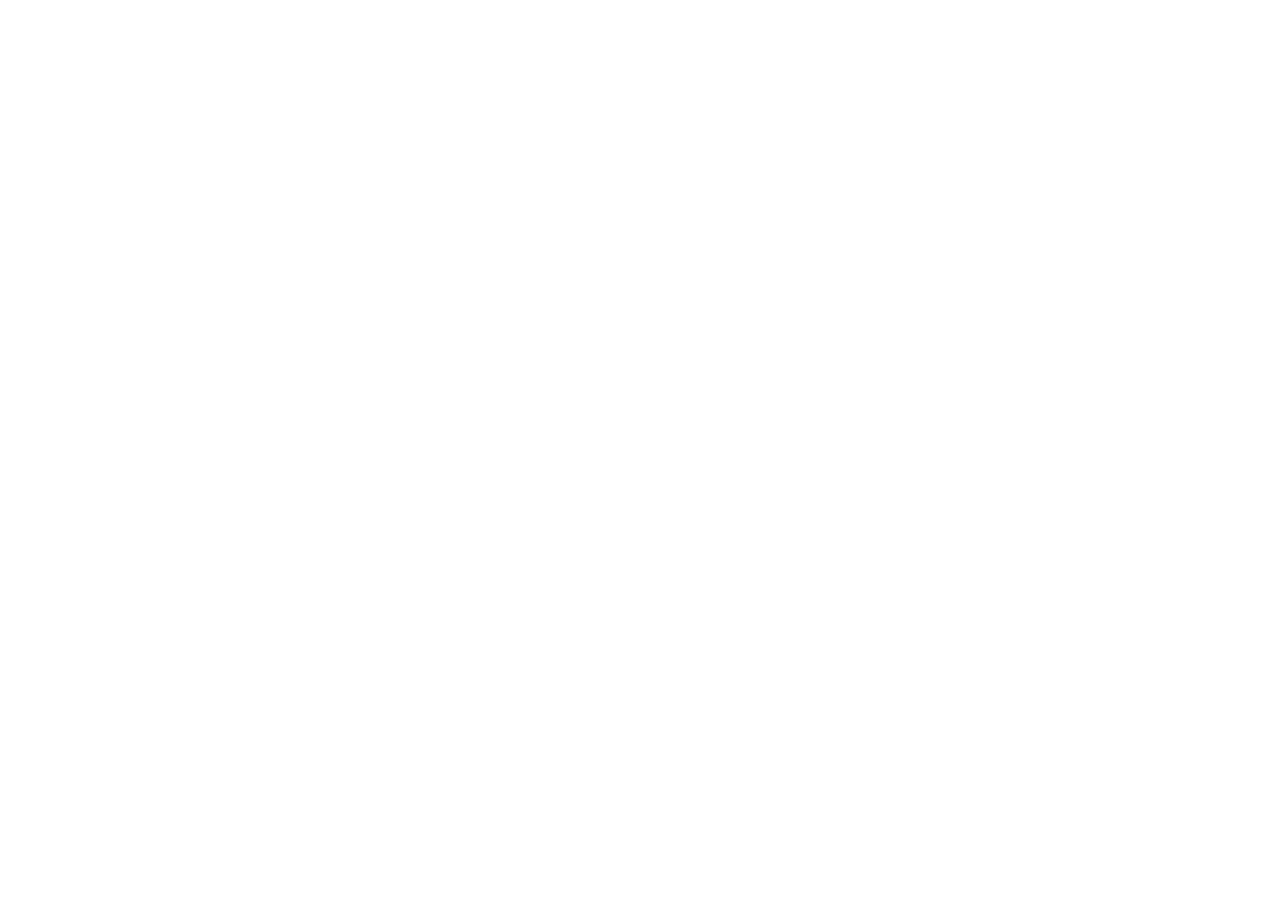
==== portfolio/index.html @ 3e5ddbe5 "init: create index.html file" ====
<!DOCTYPE html>
<html lang="en">
<head>
    <meta charset="UTF-8">
    <meta http-equiv="X-UA-Compatible" content="IE=edge">
    <meta name="viewport" content="width=device-width, initial-scale=1.0">
    <link rel="stylesheet" href="style.css">
    <link rel="shortcut icon" href="https://cdn-icons.flaticon.com/png/128/3570/premium/3570874.png?token=exp=1641406307~hmac=769b795860621d681c96ed33860314e6" type="image/x-icon">
    <link rel="preconnect" href="https://fonts.googleapis.com">
<link rel="preconnect" href="https://fonts.gstatic.com" crossorigin>
<link href="https://fonts.googleapis.com/css2?family=Merriweather:wght@700&display=swap" rel="stylesheet">
<link rel="preconnect" href="https://fonts.googleapis.com">
<link rel="preconnect" href="https://fonts.gstatic.com" crossorigin>
<link href="https://fonts.googleapis.com/css2?family=Inter&family=Merriweather:wght@700&display=swap" rel="stylesheet">
<link rel="preconnect" href="https://fonts.googleapis.com">
<link rel="preconnect" href="https://fonts.gstatic.com" crossorigin>
<link href="https://fonts.googleapis.com/css2?family=Inter:wght@400;700&family=Merriweather:wght@700&display=swap" rel="stylesheet">  
<title>Portfolio</title>
</head>
<body>
    <header>
        <div class="container"></div>
    </header>
    <main>
        <div class="container"></div>
    </main>
    <footer>
        <div class="container"></div>
    </footer>
    <script src="index.js"></script>
</body>
</html>
---- portfolio/style.css ----
body {
    font-family: 'Merriweather', serif;
    font-family: 'Inter', sans-serif;
}
.container {
    max-width: 1440px;
    margin: 0 auto;
    padding: 0 20px;
  }
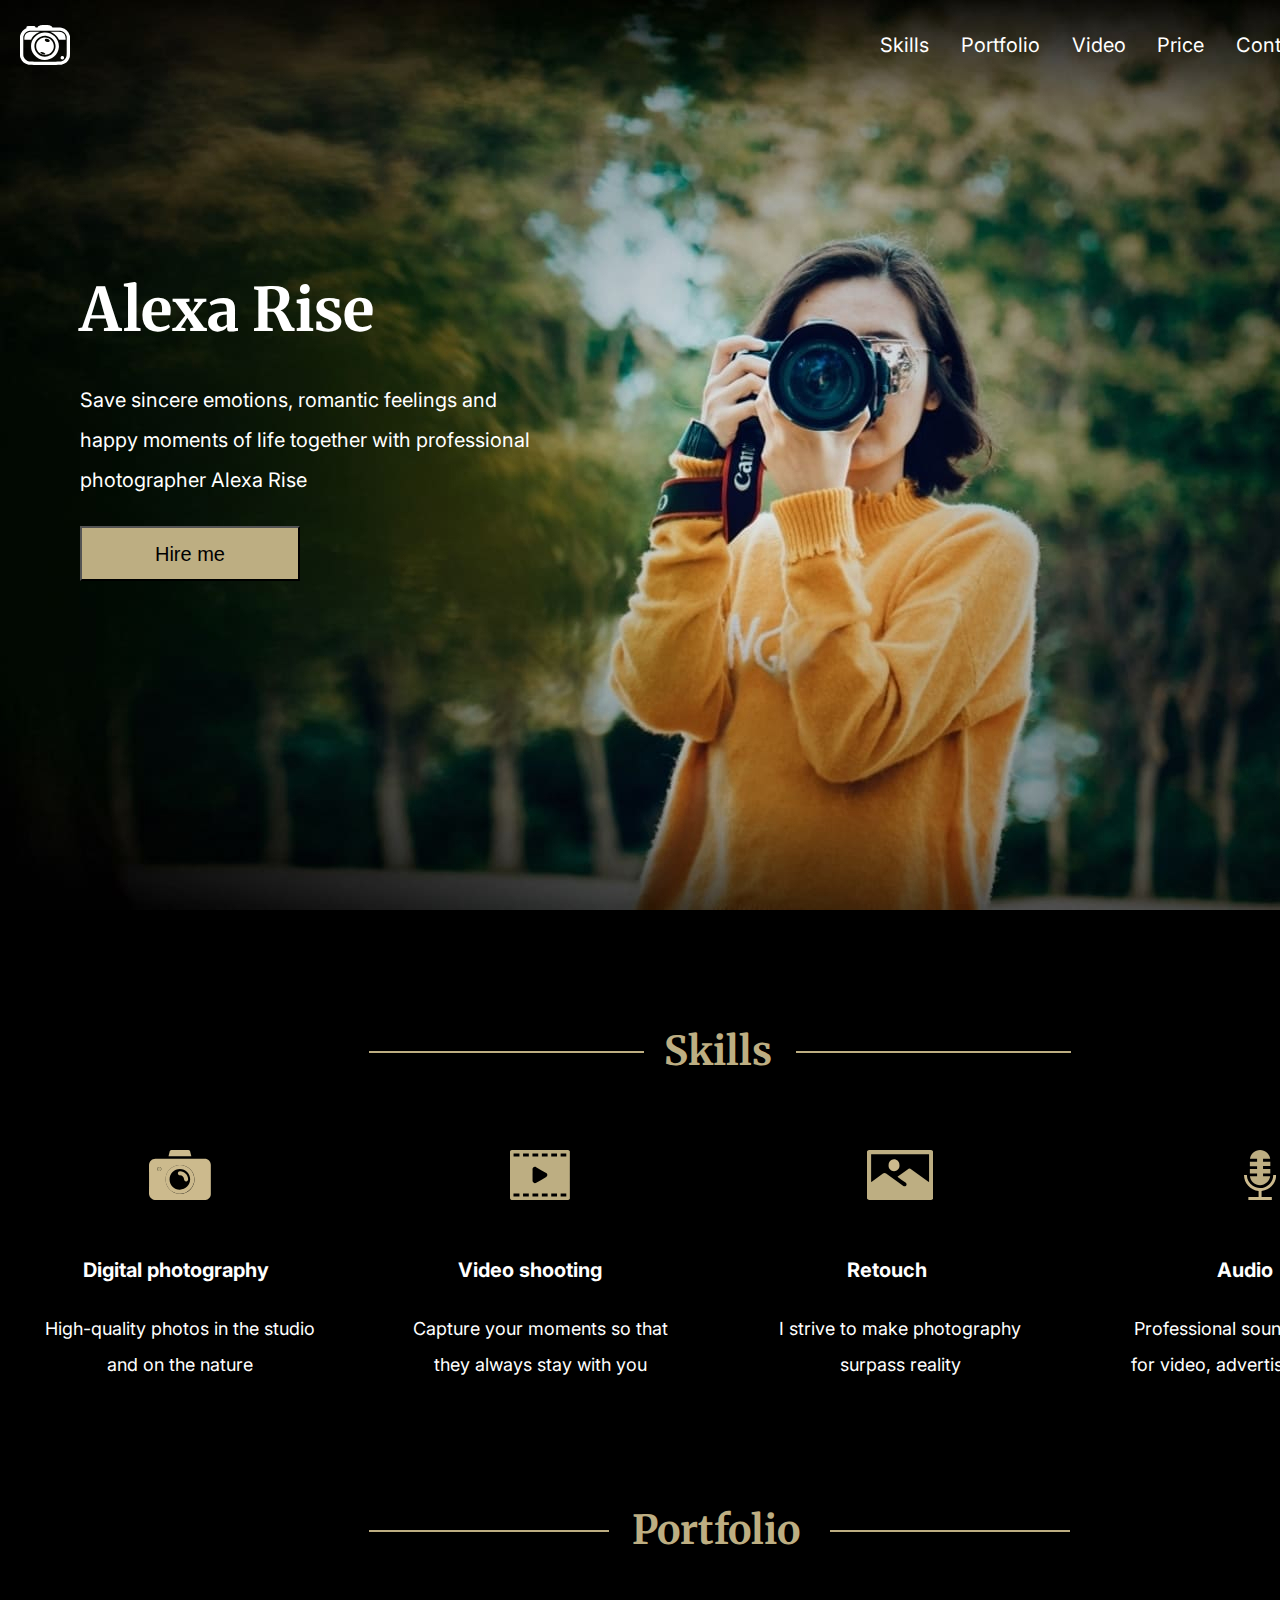
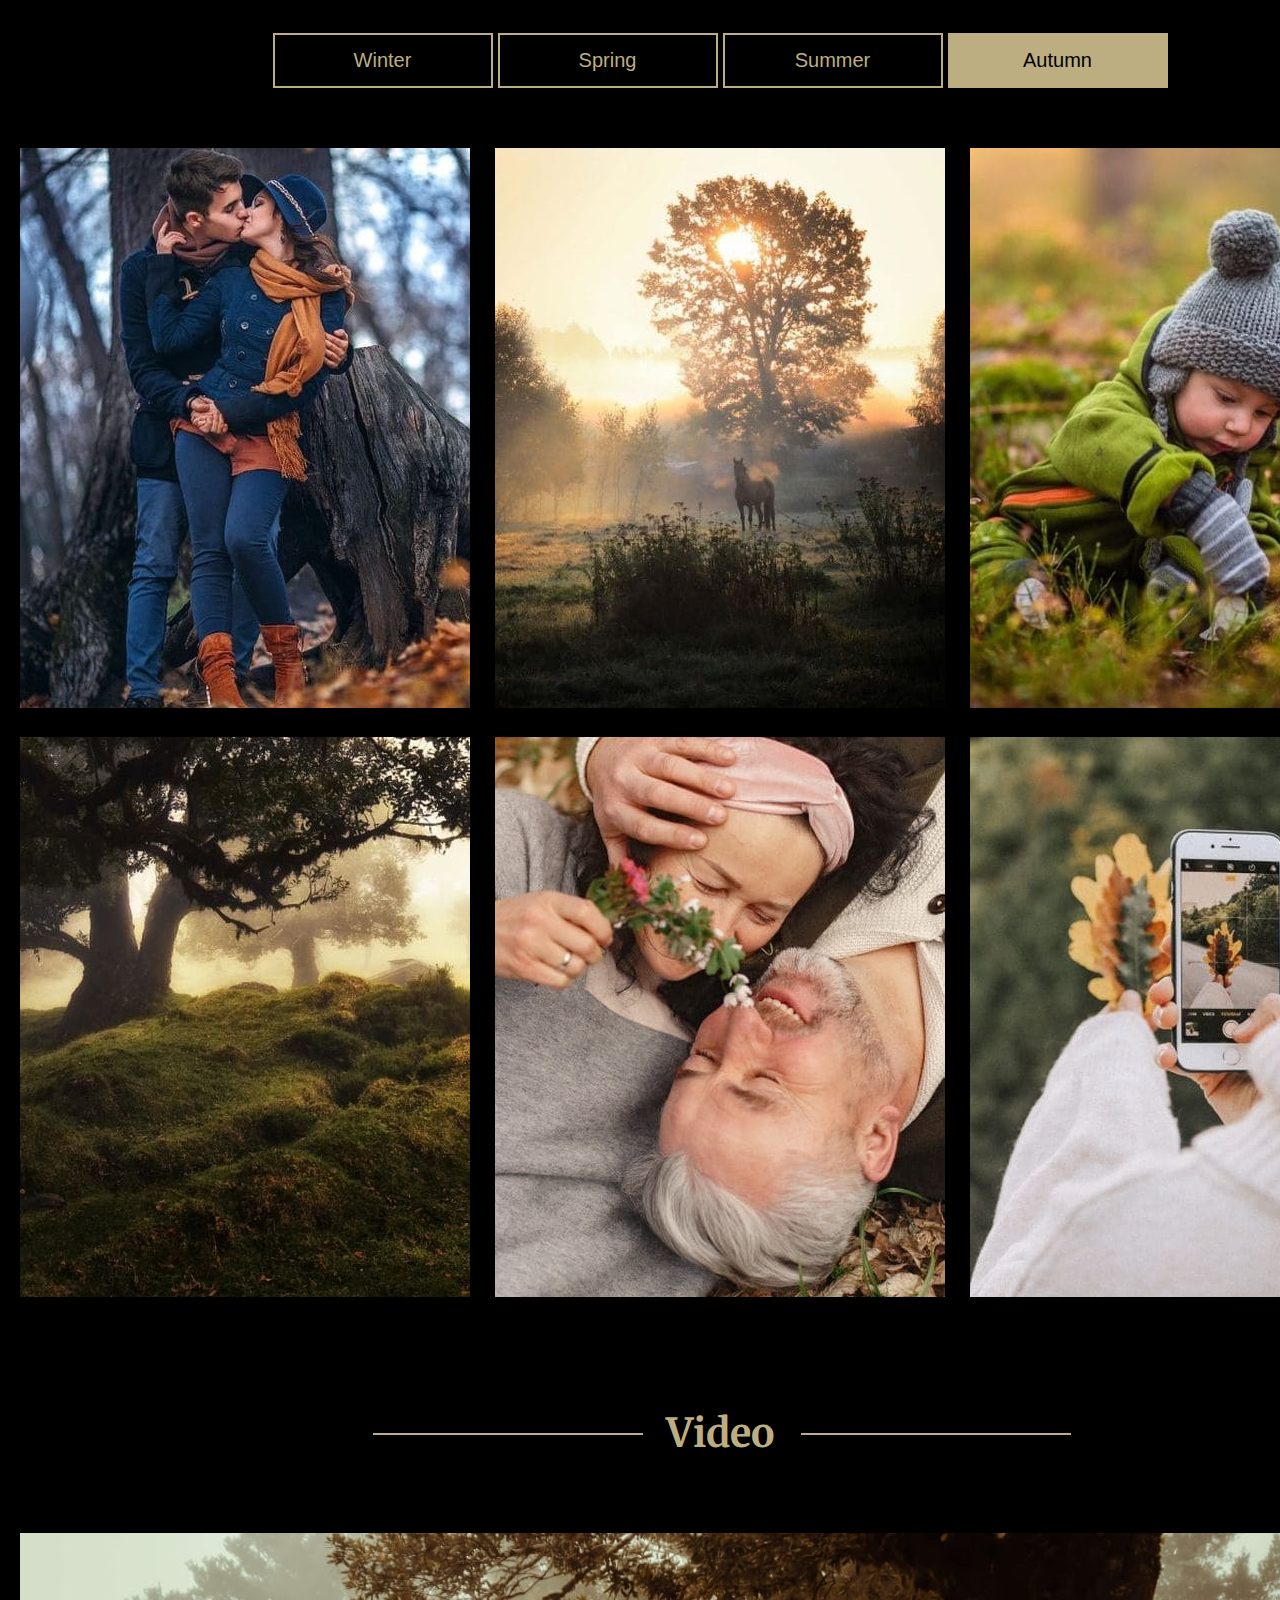
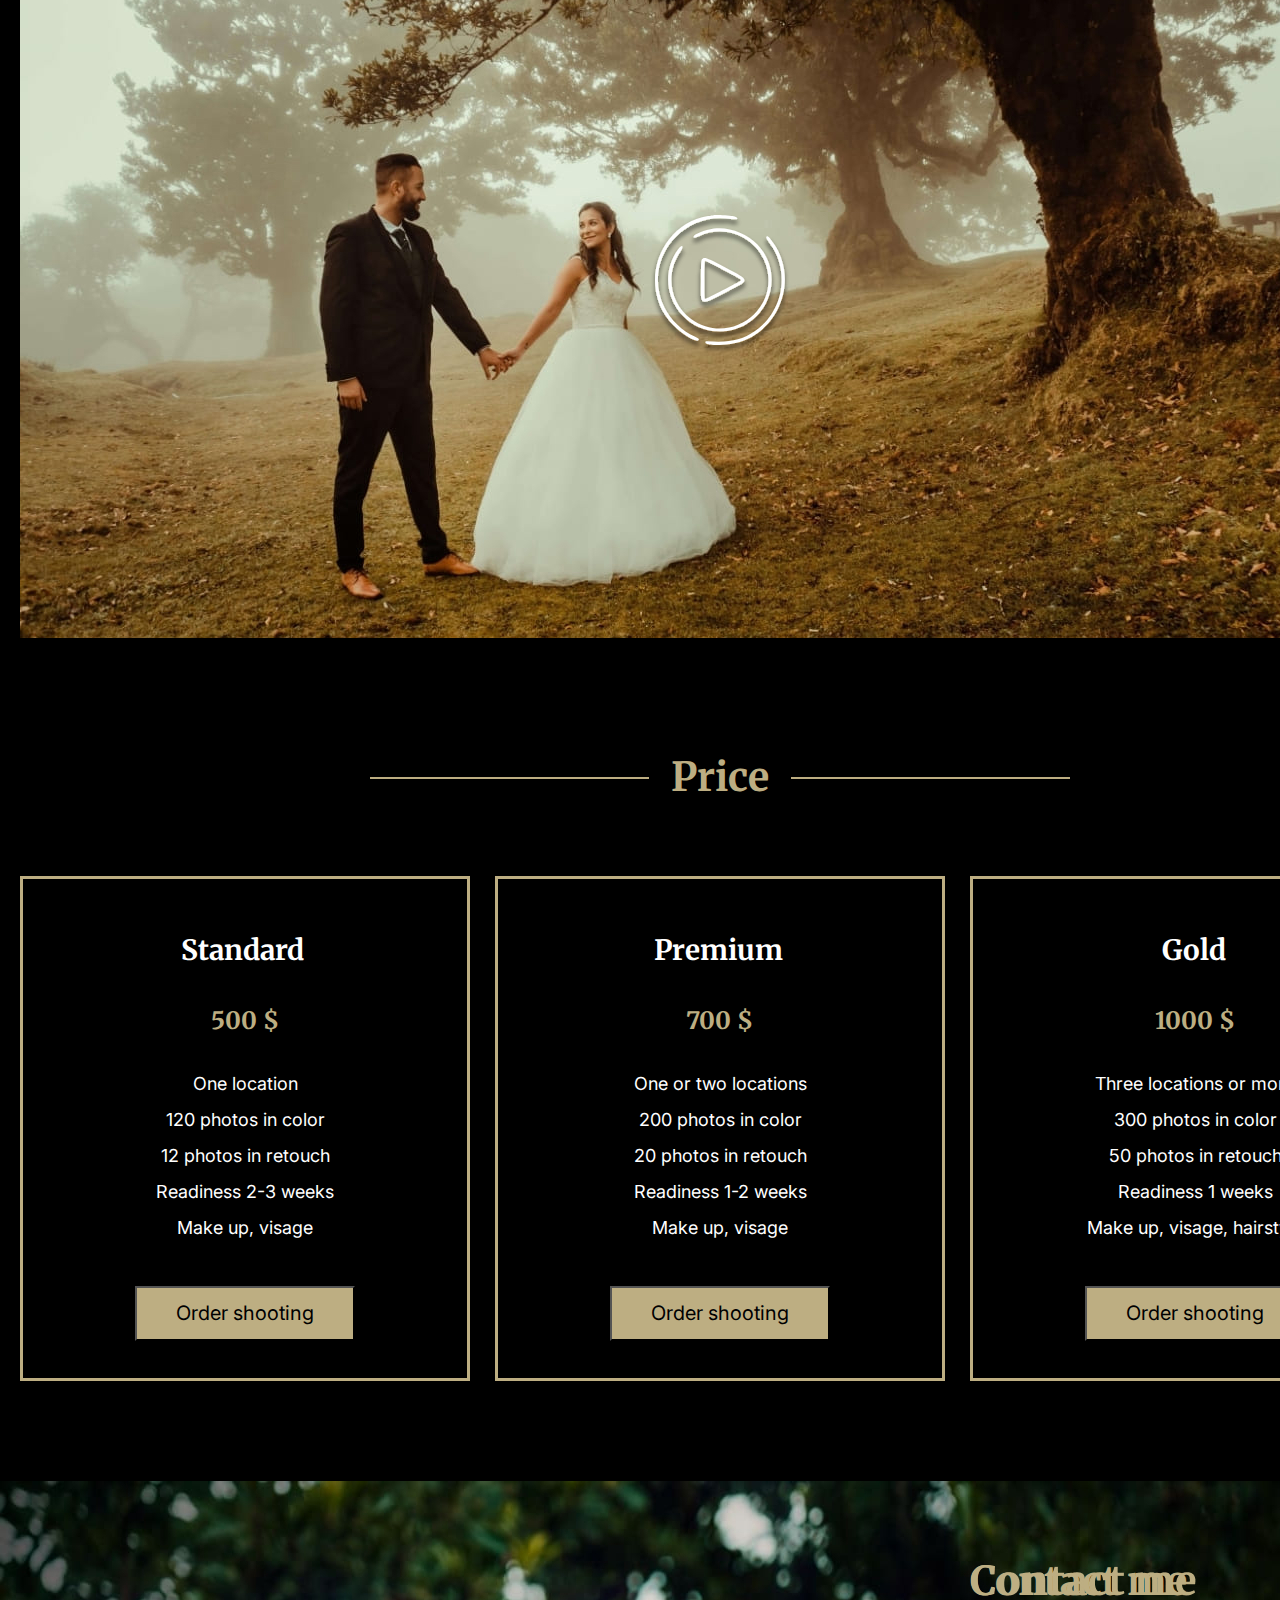
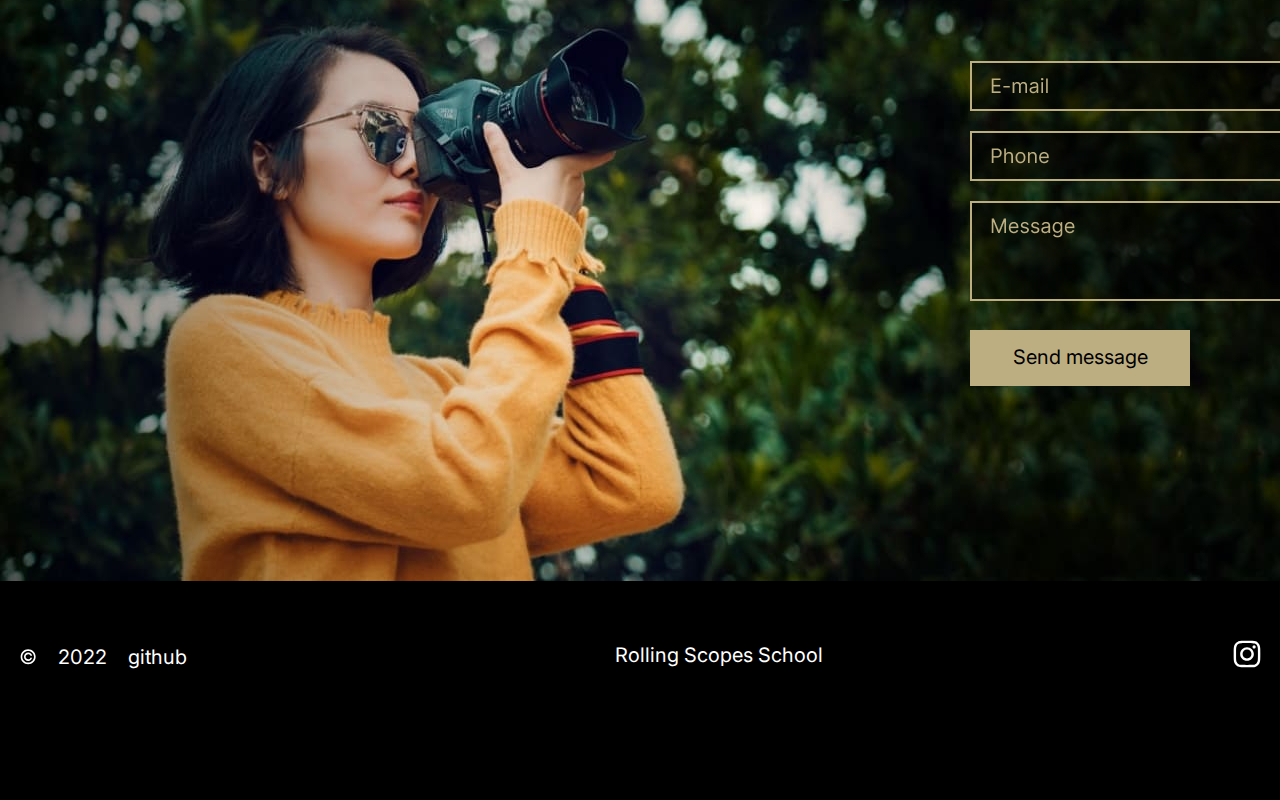
==== commit 07c345a1: "docs: create portfolio_1 index.html file" ====
--- a/portfolio/index.html
+++ b/portfolio/index.html
@@ -1,32 +1,248 @@
 <!DOCTYPE html>
 <html lang="en">
+
 <head>
     <meta charset="UTF-8">
     <meta http-equiv="X-UA-Compatible" content="IE=edge">
     <meta name="viewport" content="width=device-width, initial-scale=1.0">
+    <link rel="stylesheet" href="normalize.css.">
     <link rel="stylesheet" href="style.css">
-    <link rel="shortcut icon" href="https://cdn-icons.flaticon.com/png/128/3570/premium/3570874.png?token=exp=1641406307~hmac=769b795860621d681c96ed33860314e6" type="image/x-icon">
     <link rel="preconnect" href="https://fonts.googleapis.com">
-<link rel="preconnect" href="https://fonts.gstatic.com" crossorigin>
-<link href="https://fonts.googleapis.com/css2?family=Merriweather:wght@700&display=swap" rel="stylesheet">
-<link rel="preconnect" href="https://fonts.googleapis.com">
-<link rel="preconnect" href="https://fonts.gstatic.com" crossorigin>
-<link href="https://fonts.googleapis.com/css2?family=Inter&family=Merriweather:wght@700&display=swap" rel="stylesheet">
-<link rel="preconnect" href="https://fonts.googleapis.com">
-<link rel="preconnect" href="https://fonts.gstatic.com" crossorigin>
-<link href="https://fonts.googleapis.com/css2?family=Inter:wght@400;700&family=Merriweather:wght@700&display=swap" rel="stylesheet">  
-<title>Portfolio</title>
+    <link rel="preconnect" href="https://fonts.gstatic.com" crossorigin>
+    <link href="https://fonts.googleapis.com/css2?family=Inter:wght@400;700&family=Merriweather:wght@700&display=swap"
+        rel="stylesheet">
+    <link rel="preconnect" href="https://fonts.googleapis.com">
+    <link rel="preconnect" href="https://fonts.gstatic.com" crossorigin>
+    <link href="https://fonts.googleapis.com/css2?family=Inter:wght@400;700&family=Merriweather:wght@700&display=swap"
+        rel="stylesheet">
+    <link rel="preconnect" href="https://fonts.googleapis.com">
+    <link rel="preconnect" href="https://fonts.gstatic.com" crossorigin>
+    <link href="https://fonts.googleapis.com/css2?family=Inter:wght@400;500&family=Merriweather:wght@700&display=swap"
+        rel="stylesheet">
+        <link rel="icon" href="https://img2.freepng.ru/20180306/qrq/kisspng-digital-camera-android-application-package-icon-telescopic-lens-camera-5a9e523509a7d6.4451418815203251730396.jpg">
+    <title>Portfolio</title>
+    <script src="./index.js"></script>
+    <style>
+        a {
+            color: white;
+            text-decoration: none;
+        }
+        a:hover {
+            color: yellowgreen;
+            transition-duration: 200ms;            
+        }
+    </style>
 </head>
+
 <body>
-    <header>
-        <div class="container"></div>
+    <header class="header">
+        <div class="svg"><svg width="50" height="40" viewBox="0 0 50 40" fill="none" xmlns="http://www.w3.org/2000/svg">
+                <path
+                    d="M20.4506 0.259178C19.0919 0.696909 17.9456 1.47652 17.6601 2.15634L17.5398 2.4419L15.6561 2.43301L15.4116 1.93006C15.2253 1.54668 15.063 1.3708 14.7263 1.18701L14.2864 0.945911H11.1062C6.93498 0.945911 6.40895 1.15341 6.40895 2.80355V3.26796L5.69955 3.61478C3.08441 4.8924 1.03538 7.41602 0.225789 10.3546L0.000346207 11.1748V21.2584C0.000346207 32.2698 -0.0327188 31.5584 0.547422 33.1166C1.84798 36.6086 4.86291 39.1352 8.54916 39.8258C9.78859 40.0581 40.2114 40.0581 41.4508 39.8258C45.1371 39.1362 48.152 36.6096 49.4526 33.1166C50.0327 31.5584 49.9997 32.2698 49.9997 21.2584V11.1748L49.7832 10.4031C48.649 6.36468 45.7433 3.61182 41.6342 2.67905C41.02 2.53972 40.2134 2.50514 36.6765 2.46858L32.4532 2.42412L32.3369 2.14745C32.0504 1.46565 30.8209 0.645527 29.4663 0.233488C28.3992 -0.0915987 21.4756 -0.0718366 20.4506 0.259178ZM40.0601 5.82221C43.053 6.12555 45.3856 7.95256 46.3976 10.7874L46.6731 11.5591L46.7012 20.871C46.7332 31.5189 46.7653 31.0218 45.9236 32.7342C44.9758 34.662 43.064 36.1205 40.9288 36.5453C39.7856 36.7726 10.2114 36.7726 9.07118 36.5453C6.91594 36.1145 5.0112 34.6284 4.00923 32.5949C3.24473 31.0426 3.26677 31.4072 3.29883 20.871L3.32689 11.5591L3.63149 10.7163C4.60841 8.01679 6.9961 6.11666 9.77356 5.82912C10.9589 5.7066 38.8517 5.69968 40.0601 5.82122V5.82221ZM9.51706 6.88837C6.37889 7.34191 4.35391 9.89419 4.35391 13.398V14.6954H11.0661L11.2915 14.2369C12.2845 12.2123 14.2844 10.0167 16.4357 8.58692C17.2402 8.05236 19.3614 6.97631 19.6109 6.97631C19.669 6.97631 19.7161 6.93284 19.7161 6.87948C19.7161 6.76091 10.3457 6.76782 9.51706 6.88738V6.88837ZM30.2839 6.85478C30.2839 6.90023 30.4492 6.99509 30.6506 7.06524C33.7206 8.12943 37.462 11.4702 38.7385 14.2863L38.9249 14.6964H45.6471V13.399C45.6471 10.1284 44.1341 7.98418 41.1462 7.01683C40.5581 6.82612 30.2849 6.67395 30.2849 6.85576L30.2839 6.85478ZM24.0707 7.51779C12.6663 8.61558 7.13237 20.9748 14.0931 29.7976C21.7892 39.5512 37.8768 34.7015 38.8858 22.3236C39.5611 14.0343 32.2528 6.73126 24.0707 7.51779ZM26.6638 10.9455C33.2327 11.8753 37.3277 18.963 34.8278 25.0774C31.9482 32.1216 22.708 33.9279 17.4136 28.4804C10.3908 21.2544 16.5819 9.51871 26.6638 10.9455ZM23.8723 12.5719C17.9617 13.395 14.553 19.3474 16.8885 24.7701C19.5698 30.9942 28.5605 31.7659 32.376 26.1001C36.5512 19.9007 31.2949 11.5394 23.8723 12.5719ZM27.7168 13.9098C28.8581 14.2596 29.7118 15.0768 29.7318 15.8366C29.7779 17.5886 26.2289 17.5332 25.0416 15.7635C24.1388 14.4187 25.747 13.3051 27.7168 13.9098ZM22.701 27.2552C23.7821 27.4805 25.3923 28.4557 25.3923 28.8846C25.3923 29.8865 21.7581 29.2393 20.697 28.0486C19.9636 27.2246 20.8564 26.8708 22.701 27.2552ZM41.9128 30.9991C39.8938 31.6167 40.2846 34.3863 42.3897 34.3794C44.5309 34.3725 44.6902 31.2629 42.564 30.9734C42.3486 30.9438 42.056 30.9556 41.9128 31.0001V30.9991Z"
+                    fill="white" />
+            </svg>
+        </div>
+        <nav class="nav">
+            <ul class="ul">
+                <li><a href="#skills" class="nav-item">Skills</a></li>
+                <li><a href="#portfolio" class="nav-item">Portfolio</a></li>
+                <li><a href="#video" class="nav-item">Video</a></li>
+                <li><a href="#price" class="nav-item">Price</a></li>
+                <li><a href="#contacts" class="nav-item">Contacts</a></li>
+            </ul>
+        </nav>
+        <div class="buton">
+            <button class="en">en</button>
+            <p class="slash">/</p>
+            <button class="ru">ru</button>
+        </div>
     </header>
-    <main>
-        <div class="container"></div>
+    <main class="main">
+        <section>
+        <h1 class="hero">Alexa Rise</h1>
+        <p class="sentens">Save sincere emotions, romantic feelings and happy moments of life together with professional
+            photographer Alexa Rise</p>
+        <button class="buton-4">Hire me</button>
+            </section>
+            <section>
+        <div id="skills" class="skills-1">
+            <h2 class="section-title">Skills</h2>
+        </div>
+        <div class="icon">
+            <div class="camera">
+                <img src="./assets/svg/camera 1.svg" alt="">
+            </div>
+            <div class="video">
+                <img src="./assets/svg/video 1.svg" alt="">
+            </div>
+            <div class="image">
+                <img src="./assets/svg/image 1.svg" alt="">
+            </div>
+            <div class="mic">
+                <img src="./assets/svg/mic 1.svg" alt="">
+            </div>
+        </div>
+        <div class="title">
+            <div class="dig">
+                <h3 class="dig-1">Digital photography</h3>
+            </div>
+            <div class="vid">
+                <h3 class="dig-1">Video shooting</h3>
+            </div>
+            <div class="ret">
+                <h3 class="dig-1">Retouch</h3>
+            </div>
+            <div class="aud">
+                <h3 class="dig-1">Audio</h3>
+            </div>
+        </div>
+        <div class="maintext">
+            <div class="high">
+                <p>High-quality photos in the studio and on the nature</p>
+            </div>
+            <div class="captur">
+                <p>Capture your moments so that they always stay with you</p>
+            </div>
+            <div class="i-striv">
+                <p>I strive to make photography surpass reality</p>
+            </div>
+            <div class="profes">
+                <p>Professional sounds recording for video, advertising, portfolio</p>
+            </div>
+        </div>
+        </section>
+        <section>
+        <div id="portfolio" class="portfolio-1">
+            <h2 class="section-title-2">Portfolio</h2>
+        </div>
+        <div class="pogoda">
+            <div><button class="season">Winter</button></div>
+            <div><button class="season">Spring</button></div>
+            <div><button class="season">Summer</button></div>
+            <div><button class="season-1">Autumn</button></div>
+        </div>
+        <div class="portfolio-items">
+            <div class="a">
+                <img src="./assets/img/portfolio-img.jpg" alt="">
+            </div>
+            <div class="a">
+                <img src="./assets/img/portfolio-img (1).jpg" alt="">
+            </div>
+            <div class="a">
+                <img src="./assets/img/portfolio-img (2).jpg" alt="">
+            </div>
+            <div class="a">
+                <img src="./assets/img/portfolio-img (3).jpg" alt="">
+            </div>
+            <div class="a">
+                <img src="./assets/img/portfolio-img (4).jpg" alt="">
+            </div>
+            <div class="a">
+                <img src="./assets/img/portfolio-img (5).jpg" alt="">
+            </div>
+        </div>
+        </section>
+        <section>
+        <div id="video" class="video-1">
+            <h2 class="section-title-3">Video</h2>
+        </div>
+        <div class="video-photo">
+            <img src="./assets/img/video-player.jpg" alt="">
+            <div class="video-photo-1">
+                <img src="./assets/svg/Play_hover.svg" alt="">
+            </div>
+        </div>
+        </section>
+        <section id="price" class="price-1">
+            <h2 class="section-title-4">Price</h2>
+        </div>
+        <div class="price">
+            <div class="one box">
+                <h2 class="stand stand-1">
+                    Standard
+                </h2>
+                <h2 class="idi five">
+                    500 $
+                </h2>
+                <div class="stand-text">
+                    <p class="height standard1">
+                        <span class="standard2">One location </span>
+                        <span class="standard2">120 photos in color </span>
+                        <span class="standard2">12 photos in retouch</span>
+                        <span class="standard2">Readiness 2-3 weeks </span>
+                        <span class="standard2">Make up, visage</span>
+                    </p>
+                </div>
+                <button class="buton-1">Order shooting</button>
+            </div>
+
+            <div class="two box">
+                <h2 class="prem stand-1">
+                    Premium
+                </h2>
+                <h2 class="idi seven">
+                    700 $
+                </h2>
+                <div class="stand-text">
+                    <p class="height standard1">
+                        <span>One or two locations</span>
+                        <span>200 photos in color</span>
+                        <span>20 photos in retouch</span>
+                        <span>Readiness 1-2 weeks</span>
+                        <span> Make up, visage</span>
+                    </p>
+                </div>
+                <button class="buton-1">Order shooting</button>
+            </div>
+
+            <div class="three box">
+                <h2 class="gol stand-1">
+                    Gold
+                </h2>
+                <h2 class="idi thous">
+                    1000 $
+                </h2>
+                <div class="stand-text">
+                    <p class="height standard1">
+                        <span>Three locations or more</span>
+                        <span>300 photos in color</span>
+                        <span>50 photos in retouch</span>
+                        <span>Readiness 1 weeks</span>
+                        <span>Make up, visage, hairstyle</span>
+                    </p>
+                </div>
+                <button class="buton-1">Order shooting</button>
+            </section>
+
+        </div>
+        <Section id="contacts" class="contact-me">
+            <h2 class="contact-me1">Contact me</h2>
+            <input type="email" placeholder="" id='email'>
+            <input type="tel" placeholder="" id='tel'>
+            <textarea name="textarea" id="textare" cols="30" rows="10"></textarea>
+            <button class="buton-3">Send message</button>
+        </Section>
     </main>
-    <footer>
-        <div class="container"></div>
+    <footer class="footer">
+        <div class="left">
+            <img class="left-1" src="./assets/svg/©.svg" alt="">
+            <div class="left-15">
+                <p class="left-2">2022</p>
+                <a class="left-3" href="https://github.com/Aliaksei539">github</a>
+            </div>
+        </div>
+        <div>
+            <p class="center">Rolling Scopes School</p>
+        </div>        
+            <ul class="right">
+                <li><img class="right-1" src="./assets/svg/Vector (2).svg" alt=""></li>
+                <li><img class="right-2" src="./assets/svg/Vector (3).svg" alt=""></li>
+                <li><img class="right-3" src="./assets/svg/Vector (4).svg" alt=""></li>
+                <li><img class="right-4" src="./assets/svg/Vector (5).svg" alt=""></li>
+            </ul>
+        
     </footer>
     <script src="index.js"></script>
 </body>
+
 </html>--- a/portfolio/style.css
+++ b/portfolio/style.css
@@ -1,9 +1,616 @@
+html {
+  scroll-behavior: smooth;
+}
 body {
-    font-family: 'Merriweather', serif;
-    font-family: 'Inter', sans-serif;
-}
-.container {
-    max-width: 1440px;
-    margin: 0 auto;
-    padding: 0 20px;
-  }+  width: 1440px;
+  font-family: 'Inter', sans-serif;
+  font-family: 'Merriweather', serif;
+    background-color: black;
+    margin: auto;
+}
+button {
+  cursor: pointer;
+}
+.buton-4 {
+  width: 220px;
+  height: 55px;
+  font-size: 20px;
+  color: black;
+  line-height: 40px;
+  background-color: #BDAE82;  
+  margin-left: 80px;
+  margin-top: 6px;
+}
+h1,h2{
+  font-family: 'Merriweather', serif;
+  font-weight: 700;
+  color: white;
+}
+a,p {
+  font-family: Inter;
+  font-weight: 400;
+  color: white;
+}
+.header {
+  display: flex;
+  height: 90px;
+  width: 1440px;
+  background: url('./assets/img/bg.jpg');
+  background-repeat: no-repeat;
+  background-position: center 0;
+  margin: auto;
+}
+.svg {
+  padding-left: 20px;
+  height: 90px;
+  margin-top: 25px;
+}
+
+.nav {
+  display: flex;
+  height: 90px;
+  margin: 0px;
+}
+.nav-item {
+  text-decoration: none;
+  list-style: none;
+  font-family: Inter;
+font-style: normal;
+font-weight: normal;
+font-size: 20px;
+line-height: 50px;
+}
+
+.ul {
+  display: flex;    
+  width: 439px;
+  height: 90px;
+  justify-content: space-between;
+  list-style: none;  
+  margin-left: 770px;
+  margin-top: 20px;
+}
+.buton {
+  display: flex;  
+  height: 90px;  
+  margin-left: 31px;
+}
+.en {
+  padding-left: 1px;
+  padding-right: 9px;
+  font-family: Inter;
+font-style: normal;
+font-weight: bold;
+font-size: 20px;
+color: #BDAE82;
+background-color: transparent;
+border: none;
+}
+.slash {
+  padding-right: 8px;
+  margin-top: 37px;
+}
+.ru {
+  font-family: Inter;
+font-style: normal;
+font-weight: bold;
+background-color: transparent;
+color: white;
+border: none;
+font-size: 20px;
+  margin-right: 18px;
+}
+
+.main {
+  width: 1440px;
+  background: url('./assets/img/bg.jpg');
+  background-repeat: no-repeat;
+  background-position: center 0;
+  margin: auto;
+  margin-top: -90px;
+  height: 910px;
+  padding-top: 230px;
+    
+}
+.hero{
+  display: flex;
+  width: 500px;
+  height: 100px;
+  font-size: 60px;
+  margin-left: 80px;
+  margin-top: 42px;
+}
+.sentens {
+  display: flex;
+  margin-top: -32px;
+  width: 470px;
+  height: 120px;
+  font-size: 20px;
+  line-height: 40px;
+  margin-left: 80px;
+  
+}
+.skills-1 {
+  width: 1440px;
+  display: flex;
+  justify-content: center;
+  margin: auto;
+  margin-top: 330px;
+  margin-left: 0px;
+}
+.section-title {
+  display: flex;
+  margin-top: 100px;
+  width: 112px;
+  height: 80px;
+  font-style: normal;
+  font-size: 40px;
+  color: #BDAE82;
+  line-height: 80px;  
+  padding-left: 20px;
+  padding-right: 20px;
+}
+
+.skills-1:before{
+  content: "";  
+  width: 275px;
+  height: 2px;
+  margin-left: auto;
+  background: #BDAE82;  
+  top: 100%;
+  left: 10px;
+  margin-top: 140px;
+}
+.skills-1:after{
+  content: "";  
+  width: 275px;
+  height: 2px;
+  margin-right: auto;
+  background: #BDAE82;    
+  top: 10%;
+  left: 10px; 
+  margin-top: 140px;
+}
+.icon {
+  display: flex;  
+  padding-top: 30px;
+}
+.camera {
+  padding-left: 110px;
+  margin-top: -4px;
+  margin-left: 39px;
+
+}
+.video {
+  padding-left: 299px;
+  margin-top: -4px;
+}
+.image {
+  padding-left: 297px;
+  margin-top: -4px;
+}
+.mic {
+  padding-left: 311px;
+  margin-top: -4px;
+}
+.title {
+  display: flex;
+  margin-top: 50px;
+  height: 49px;
+}
+.dig-1 {
+  margin-top: -4px;
+  margin-left: 83px; 
+  font-family: Inter;
+font-style: normal;
+font-weight: bold;
+font-size: 20px;
+line-height: 40px;
+color: white;
+}
+.vid {
+  padding-left: 106px;  
+}
+.ret {
+  padding-left: 162px;
+}
+.aud {
+  padding-left: 207px;
+}
+.maintext{
+  display: flex;
+  font-size: 18px;
+  line-height: 36px;
+  margin-left: 40px;
+  margin-top: -10px;
+}
+.high{
+  width: 280px;
+  height: 72px;
+  text-align:center; 
+}
+.captur {
+  width: 280px;
+  height: 72px;
+  text-align:center;
+  margin-left: 80px;
+}
+.i-striv {
+  width: 280px;
+  height: 72px;
+  text-align: center;
+  margin-left: 80px;
+}
+.profes{
+  width: 280px;
+  height: 72px;
+  text-align: center;
+  margin-left: 80px;
+}
+.section-title-2{
+  font-size: sans-serif;
+  margin-top: 140px;
+  margin-left: -8px;
+  text-align: center;
+  font-size: 40px;
+  color: #BDAE82; 
+  position: relative;
+}
+
+.section-title-2::before{
+  content: "";
+  display: block;
+  width: 240px;
+  height: 2px;
+  background: #BDAE82;  
+  position: absolute;
+  left: 412px;
+  top:50%;  
+  margin-left: -35px;
+}
+.section-title-2::after{
+  content: "";
+  display: block;
+  width: 240px;
+  height: 2px;
+  background: #BDAE82;  
+  position: absolute;
+  right: 410px;
+  top:50%;
+  margin-right: -40px;
+}
+.pogoda {
+  display: flex;
+  justify-content: center;
+  margin-left: 0px;
+  margin-top: 75px;
+}
+.season{
+  width: 220px;
+  height: 55px;
+  font-size: 20px;
+  color: #BDAE82;
+  margin: 2.5px;
+  border: 2px solid #BDAE82;
+  background-color: black;  
+}
+.season-1 {
+  width: 220px;
+  height: 55px;
+  font-size: 20px;
+  color: black;
+  margin: 2.5px;
+  border: 2px solid #BDAE82;
+  background-color: #BDAE82; 
+}
+.portfolio-items {
+  display: flex;
+  flex-wrap: wrap; 
+  margin-top: 45px; 
+  margin-left:7px ;
+}
+.a{
+  margin: 12.5px;
+}
+.section-title-3{
+  font-size: sans-serif;
+  margin-top: 95px;
+  text-align: center;
+  font-size: 40px;
+  color: #BDAE82; 
+  position: relative;
+}
+
+.section-title-3::before{
+  content: "";
+  display: block;
+  width: 270px;
+  height: 2px;
+  background: #BDAE82;   
+  position: absolute;
+  left: 413px;
+  top:50%;  
+  margin-left: -40px;
+}
+.section-title-3::after{
+  content: "";
+  display: block;
+  width: 270px;
+  height: 2px;
+  background: #BDAE82;   
+  position: absolute;
+  right: 409px;
+  top:50%;
+  margin-right: -40px;
+}
+.video-photo {
+  display: flex;
+  justify-content: center;
+  align-items: center;
+  margin-top: 75px;
+  width: 1400px;
+  height: 705px;
+  margin-left: 20px;
+  
+}
+.video-photo-1{  
+  background-repeat: no-repeat;
+  position: absolute;
+}
+
+.section-title-4{
+  font-size: sans-serif;
+  margin-top: 114px;
+  text-align: center;
+  font-size: 40px;
+  color: #BDAE82; 
+  position: relative;
+}
+.section-title-4::before{
+  content: "";
+  display: block;
+  width: 279px;
+  height: 2px;
+  background: #BDAE82;  
+  position: absolute;
+  left: 330px;
+  top:50%;
+  margin-left: 40px;
+}
+.section-title-4::after{
+  content: "";
+  display: block;
+  width: 279px;
+  height: 2px;
+  background: #BDAE82; 
+  position: absolute;
+  right: 330px;
+  top:50%;
+  margin-right: 40px;
+}
+.price{
+  display: flex;
+  margin-left: 20px;
+  padding-top:  40px;
+  justify-content: space-between 25px;
+}
+.box {
+  width: 450px;
+  height: 505px;
+  box-sizing: border-box;
+  border: 3px solid #BDAE82;
+}
+.one{
+  display:flex;
+  flex-direction: column;
+  align-items: center;
+}
+.five {
+  width: 69px;
+  height: 48px;
+  margin: 0;
+  margin-top: 27px;
+}
+.stand-1 {
+  font-family: Merriweather;
+font-style: normal;
+font-weight: bold;
+font-size: 28px;
+line-height: 56px;
+}
+.stand {
+  width: 128px;
+  height: 56px;
+  margin: 0;
+  margin-top: 43px;  
+}
+.two {
+  display: flex;
+  flex-direction: column;
+  align-items: center;
+  margin-left: 25px;
+}
+.seven {
+  width: 69px;
+  height: 48px;
+  margin: 0;
+  margin-top: 27px;
+}
+.prem {
+  width: 132px;
+  height: 56px;
+  margin: 0;
+  margin-top: 43px;
+}
+.three {
+  display: flex;
+  flex-direction: column;
+  align-items: center;
+  margin-left: 25px;
+}
+.gol {
+  width: 67px;
+  height: 56px;
+  margin: 0;
+  margin-top: 43px;
+}
+.thous {
+ width: 81px;
+ height: 48px;
+ margin: 0;
+ margin-top: 27px;
+}
+.buton-1 {
+  width: 220px;
+  height: 55px;
+  margin-top: 40px;
+  background-color:  #BDAE82;
+  font-family: Inter;
+font-style: normal;
+font-weight: normal;
+font-size: 20px;
+line-height: 40px;
+}
+.standard1 {
+  width: 221px;
+  height: 180px;
+  display: flex;
+  flex-direction: column;
+  align-items: center;
+  margin: 0;
+  margin-top: 13px;
+  font-size: 18px;
+  line-height: 36px;
+  }
+.idi {
+color: #BDAE82;
+}
+.standard2{
+  font-family: Inter;
+font-style: normal;
+font-weight: normal;
+font-size: 18px;
+line-height: 36px;
+}
+.two {
+  display:flex;
+  flex-direction: column;
+  align-items: center;
+}
+.contact-me {
+  width: 1440px;
+  height: 700px;
+  background:url('./assets/img/contacts (3).jpg') ;  
+  background-repeat: no-repeat;
+  margin-top: 100px;
+}
+.contact-me1 {
+  font-family: 'Merriweather';
+font-style: normal;
+font-weight: bold;
+font-size: 40px;
+line-height: 80px;
+color: #BDAE82;
+margin-left: 970px;
+    padding-top: 60px;
+}
+#email {
+  width: 450px;
+  height: 50px;
+  box-sizing: border-box;
+  border: 2px solid #BDAE82;
+  background-color: transparent;
+  margin-left: 970px;
+  margin-top: 7px;
+}
+#tel{
+  width: 450px;
+  height: 50px;
+  box-sizing: border-box;
+  border: 2px solid #BDAE82;
+  background-color: transparent;
+  margin-left: 970px;
+  margin-top: 20px;
+  
+}
+#textare {
+  width: 450px;
+  height: 100px;
+  box-sizing: border-box;
+  border: 2px solid #BDAE82;
+  background-color: transparent;
+  margin-left: 970px;
+  margin-top: 20px;
+}
+.buton-3 {
+  width: 220px;
+  height: 55px;
+  background-color: #BDAE82;
+  margin-left: 970px;
+  margin-top: 25px;
+  font-family: 'Inter';
+font-style: normal;
+font-weight: normal;
+font-size: 20px;
+line-height: 40px;
+background-repeat: no-repeat;
+border: none;
+}
+.footer {
+  display: flex;
+  width: 1440px;
+  height: 150px; 
+  background-color: black;
+  margin-top: 4310px;
+  margin-left: 20px;
+}
+
+.left {
+  display: flex;
+}
+.left-1 {
+  width: 16px;
+  height: 16px;
+
+  margin-top: -1px;
+}
+.left-15 {
+  display: flex;
+  
+}
+.left-2 {
+  font-family: 'Inter';
+font-style: normal;
+font-weight: normal;
+font-size: 20px;
+margin-top: -5px;
+margin-left: 22px;
+}
+.left-3 {  
+font-family: 'Inter';
+font-style: normal;
+font-weight: normal;
+font-size: 20px;
+text-decoration: none;
+margin-top: -5px;
+margin-left: 21px;
+}
+.center {
+  font-family: 'Inter';
+font-style: normal;
+font-weight: normal;
+font-size: 20px;
+line-height: 50px;
+margin-left: 428px;
+margin-top: -20px;
+}
+.right {
+  display: flex;
+  width: 183px;  
+  height: 26.67px;
+  justify-content: space-between;
+  align-items: center;
+  margin-top: -7px;
+  margin-left: 370px; 
+
+}